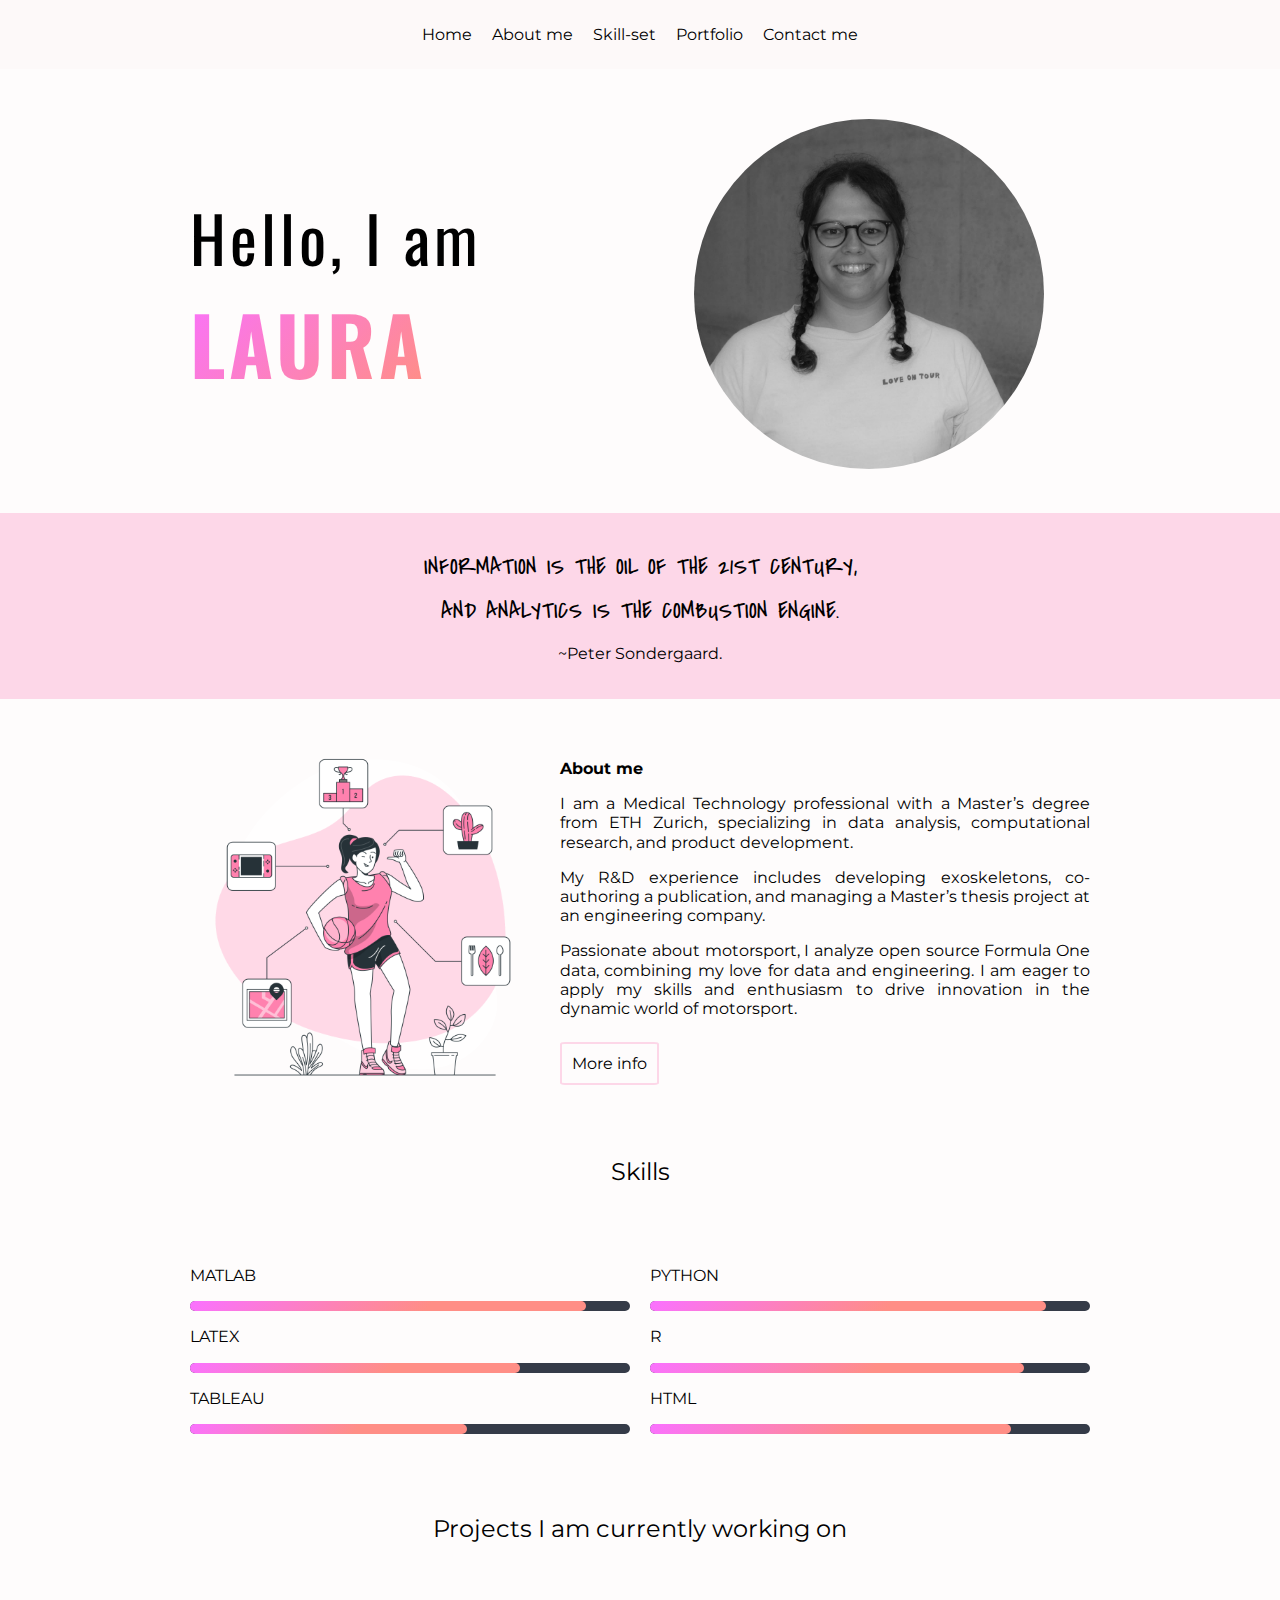
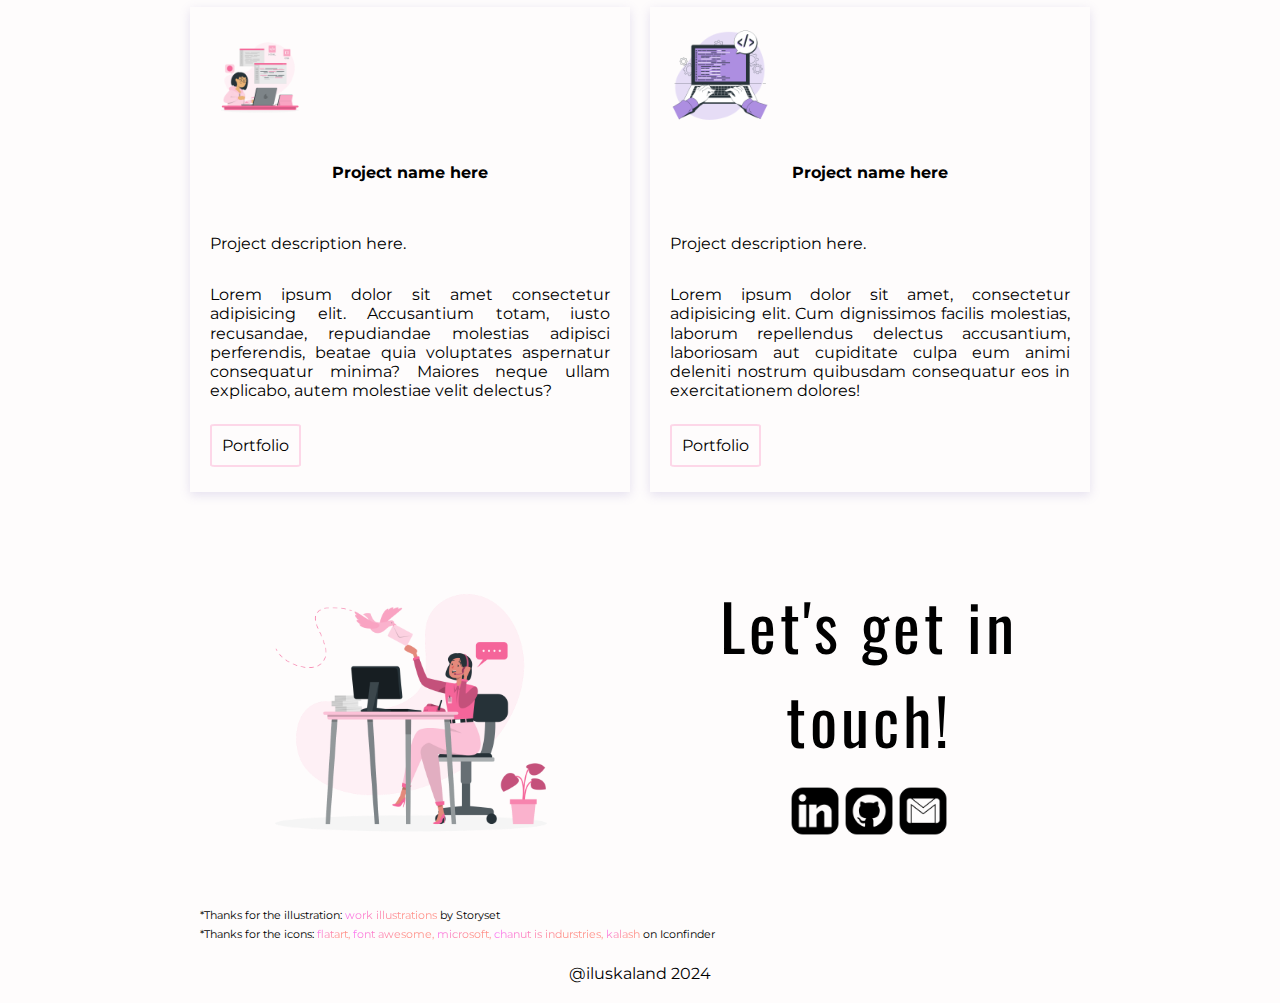
==== index.html @ 8bfd166b "Add files via upload" ====
<!DOCTYPE html>
<html lang="en">

<head>
    <meta charset="UTF-8">
    <meta name="viewport" content="width=device-width, initial-scale=1.0">
    <!-- Review this part and modify it to your liking -->
    <meta name="description" content="Sample text for portfolio template meta tag">
    <meta name="keywords" content="Sample text for portfolio template meta tag">
    <meta name="author" content="Sample text for portfolio template meta tag">
    <title>My portfolio website</title>
    <!-- Adding favicon for older and modern browsers,
        It is best to add favicon to the main folder, 
        I used an only ico converter for best result,
        Do not forget to clear you cache to see the changes -->
    <link rel="shortcut icon" type="image/x-icon" href="favicon.ico">
    <link rel="icon" type="image/x-icon" href="favicon.ico">
    <link rel="stylesheet" type="text/css" href="style.css">
    <!-- font for the quote -->
    <link rel="preconnect" href="https://fonts.googleapis.com">
    <link rel="preconnect" href="https://fonts.gstatic.com" crossorigin>
    <link href="https://fonts.googleapis.com/css2?family=Covered+By+Your+Grace&display=swap" rel="stylesheet">
    <!-- font for the body -->
    <link rel="preconnect" href="https://fonts.googleapis.com">
    <link rel="preconnect" href="https://fonts.gstatic.com" crossorigin>
    <link href="https://fonts.googleapis.com/css2?family=Montserrat:wght@200&display=swap" rel="stylesheet">
    <link rel="preconnect" href="https://fonts.gstatic.com" crossorigin>
    <link href="https://fonts.googleapis.com/css2?family=Montserrat:wght@400&display=swap" rel="stylesheet">
    <!-- font for headings -->
    <link rel="preconnect" href="https://fonts.googleapis.com">
    <link rel="preconnect" href="https://fonts.gstatic.com" crossorigin>
    <link href="https://fonts.googleapis.com/css2?family=Oswald:wght@200&display=swap" rel="stylesheet">
    <link rel="preconnect" href="https://fonts.gstatic.com" crossorigin>
    <link href="https://fonts.googleapis.com/css2?family=Oswald:wght@400&display=swap" rel="stylesheet">
</head>

<body>
    <!-- navigation bar -->
    <nav class="sticky">
        <label for="drop" class="toggle" id="main-toggle">
            <span class="nav-icon"></span>
        </label>
        <input type="checkbox" id="drop">
        <ul class="main-nav">
            <li><a href="index.html">Home</a></li>
            <li><a href="about-me.html">About me</a></li>
            <li><a href="skill-set.html">Skill-set</a></li>
            <li><a href="portfolio.html">Portfolio</a></li>
            <li><a href="#contact-me">Contact me</a></li>
        </ul>
    </nav>
    <script src="script.js"></script> <!-- Link to your JavaScript file -->


    <!-- introduction -->
    <header class="grid-system-2 w-900 padding">
        <section class="align-center">
            <h1 class="medium-spacing">Hello, I am</h1>
            <h1 class="large">Laura</h1>
            <!---p class="justify">That large class above is only suitable for short names/nicknames. If you want to display
                your full name there, consider using the "medium-spacing" and "colorful-letter" classes instead, to
                maintain responsiveness.</p> -->
        </section>
        <section class="center align-center">
            <img class="header-img max-width max-height" src="assets/about-me-home.png" alt="profile-picture">
        </section>
    </header>


    <!-- quote -->
    <article class="baby-pink">
        <p class="quote uppercase"> Information is the oil of the 21st century,</p>
        <p class="quote uppercase"> and analytics is the combustion engine.</p>
        <p>~Peter Sondergaard.</p>
    </article>

    <!-- about me -->
    <!-- That about me png is something I've made for fun, it has a purple version too, feel free to use it or change it to anything else. -->
    <section class="wrapper">
        <section class="margin-auto">
            <img class="max-width max-height" src="assets/about-me.png" alt="about-me-logo">
        </section>
        <section class="justify align-center">
            <p class="bold">About me</p>
    <p>I am a Medical Technology professional with a Master’s degree from ETH Zurich, specializing in data analysis, computational research, and product development.</p>
    <p>My R&D experience includes developing exoskeletons, co-authoring a publication, and managing a Master’s thesis project at an engineering company.</p>
    <p>Passionate about motorsport, I analyze open source Formula One data, combining my love for data and engineering. I am eager to apply my skills and enthusiasm to drive innovation in the dynamic world of motorsport.</p>
    <p class="padding-top"><a href="about-me.html" class="button-outline">More info</a></p>

        </section>
    </section>

    <!-- skills -->
    <!-- use this to showcase your skills, if you make changes, do not forget to modify the css accordingly -->
    <section>
        <h3 class="main-title center padding">Skills</h3>
    </section>
    <section class="wrapper">
        <section class="column">
            <!--<p class="padding-bottom">Technical skills</p>-->
            <section class="skills">
                <ul class="no-bullet-list no-padding-list-item">
                    <li>
                        <p>MATLAB</p>
                        <span class="progress-bar"><span class="html"></span></span>
                    </li>
                    <li>
                        <p>LATEX</p>
                        <span class="progress-bar"><span class="css"></span></span>
                    </li>
                    <li>
                        <p>TABLEAU</p>
                        <span class="progress-bar"><span class="javascript"></span></span>
                    </li>
                    <!--
                    <li>
                        <p>R</p>
                        <span class="progress-bar"><span class="php"></span></span>
                    </li>
                    <li>
                        <p>Tableau</p>
                        <span class="progress-bar"><span class="php"></span></span>
                    </li> -->
                </ul>
            </section>
        </section>
        <section class="column">
            <!--<p class="padding-bottom">Professional skills</p>-->
            <section class="skills">
                <ul class="no-bullet-list no-padding-list-item">
                    <li>
                        <p>Python</p>
                        <span class="progress-bar"><span class="comm-adapt"></span></span>
                    </li>
                    <li>
                        <p>R</p>
                        <span class="progress-bar"><span class="team-player"></span></span>
                    </li>
                    <li>
                        <p>html</p>
                        <span class="progress-bar"><span class="problem-solving"></span></span>
                    </li>
                    <!--
                    <li>
                        <p>open-minded</p>
                        <span class="progress-bar"><span class="open-minded"></span></span>
                    </li>
                    -->
                </ul>
            </section>
        </section>
    </section>
    </section>

    <!-- Projects -->
    <!-- If you have more projects you are working on at the moment, or just want to show more, double the whole section below without the title and you are good to go -->
    <section>
        <h3 class="main-title center padding">Projects I am currently working on</h3>
    </section>
    <section class="wrapper">
        <section class="column card justify flex">
            <img class="box" src="assets/project1.png" alt="project1">
            <p class="padding bold center">Project name here</p>
            <p>Project description here.</p>
            <p>Lorem ipsum dolor sit amet consectetur adipisicing elit. Accusantium totam, iusto recusandae, repudiandae
                molestias adipisci perferendis, beatae quia voluptates aspernatur consequatur minima? Maiores neque
                ullam explicabo, autem molestiae velit delectus?</p>
            <p class="padding-top bottom"><a href="portfolio.html" class="button-outline">Portfolio</a></p>
        </section>
        <section class="column card justify flex">
            <img class="box" src="assets/project2.png" alt="project2">
            <p class="padding bold center">Project name here</p>
            <p>Project description here.</p>
            <p>Lorem ipsum dolor sit amet, consectetur adipisicing elit. Cum dignissimos facilis molestias, laborum
                repellendus delectus accusantium, laboriosam aut cupiditate culpa eum animi deleniti nostrum quibusdam
                consequatur eos in exercitationem dolores!</p>
            <p class="padding-top bottom"><a href="portfolio.html" class="button-outline">Portfolio</a></p>
        </section>

    </section>

    <!-- contact me -->
    <!-- Five logo can be in one row, and if it still not enough, you can create another row, buy doubleing the "box-contact" section -->
    <section id="contact-me" class="grid-system-2 w-900 padding">
        <section class="margin-auto">
            <img class="max-width max-height" src="assets/Contact-me-img.png" alt="contact-me-illustration">
        </section>
        <section class="margin-auto align-center">
            <h1 class="medium-spacing center">Let's get in touch!<span></span></h1>
            <section class="box-contact margin-auto padding-top">
                <span>
                    <a href="https://www.linkedin.com/" target="_blank"><img class="logo" src="assets/linkedin.png"
                            alt=""></a>
                </span>
                <span>
                    <a href="https://github.com/" target="_blank"><img class="logo" src="assets/github.png" alt=""></a>
                </span>
                <span>
                    <a href="mailto:xy@gmail.com" target="_blank"><img class="logo" src="assets/email.png" alt=""></a>
                </span>
            </section>
        </section>
    </section>

    <!-- special thanks -->
    <!-- Here you can see the free resources I've used for the logos and illustrations. Do not forget to give credit to the creators of the free stuffs use may use additionally -->
    <section>
        <p class="small thanks justify w-900 padding-left">*Thanks for the illustration:
            <a class="link colorful-letter" href="https://storyset.com/work" target="_blank">work illustrations</a> by
            Storyset

        </p>
        <p class="small thanks justify w-900 padding-left">*Thanks for the icons:
            <span><a class="link colorful-letter" href="https://www.iconfinder.com/Flatart" target="_blank">flatart,
                </a></span>
            <span><a class="link colorful-letter" href="https://www.iconfinder.com/font-awesome" target="_blank">font
                    awesome, </a></span>
            <span><a class="link colorful-letter" href="https://www.iconfinder.com/fluent-designsystem"
                    target="_blank">microsoft, </a></span>
            <span><a class="link colorful-letter" href="https://www.iconfinder.com/Chanut-is" target="_blank">chanut is
                    indurstries, </a></span>
            <span><a class="link colorful-letter" href="https://www.iconfinder.com/Kalashnyk" target="_blank">kalash
                </a></span>
            on Iconfinder
        </p>
    </section>

    <!-- footer -->
    <!-- waits for you to take over! -->
    <footer>@iluskaland 2024</footer>
</body>

</html>
---- style.css ----
/* BODY */
html{
    font-size: 100%;
    line-height: 1.2rem;
    /* text-size adjust is to maintain the text-size even when the users rotates their phone to landscape view */
    -webkit-text-size-adjust: 100%;
    /* Firefox supports only the android version and safari supports only the ios version at the moment according to MDN (2023)*/
    -moz-text-size-adjust: 100%;
    -ms-text-size-adjust: 100%;
}

body {
    background-color: rgba(253, 244, 244, 30%);
    font-family: 'Montserrat', Arial, sans-serif;
    margin: 0px;
}
/*-------------------------------------------*/

/* GENERAL */
/* Fonts */
.large{
    font-weight: normal;
    line-height: normal;
    font-family: 'Oswald', Arial, sans-serif;
    font-size: 5rem;
    letter-spacing: 4px;
    font-weight: bold;
    text-transform: uppercase;
    margin: 0px;  
    background-image: linear-gradient(135deg, rgb(250, 113, 283)0%, rgb(255, 142, 134)60%);
    background-clip: text;
    -webkit-background-clip: text;
    -webkit-text-fill-color: transparent;
    word-wrap: break-word;
}

.medium-spacing{
    font-weight: normal;
    line-height: normal;
    font-family: 'Oswald', Arial, sans-serif;
    font-size: 4rem;
    letter-spacing: 4px;
    margin: 0px;
}

.medium-spacing-halfsize{
    font-weight: normal;
    line-height: normal;
    font-family: 'Oswald', Arial, sans-serif;
    font-size: 2rem;
    letter-spacing: 4px;
    margin: 0px;
}

.main-title-large{
    font-weight: normal;
    line-height: normal;
    font-size: 3rem;
}

.main-title{
    font-weight: normal;
    line-height: normal;
    font-size: 1.5rem;
}

.small{
    font-weight: normal;
    font-size: 0.7rem;
}

.quote{
    font-family: 'Covered By Your Grace', cursive, sans-serif;
    font-size: 1.5em;
}

.uppercase{
    text-transform: uppercase;
}

.italic{
    font-style: italic;
}

.bold{
    font-weight: bold;
}

.colorful-letter{
    background-image: linear-gradient(135deg, rgb(250, 113, 283)0%, rgb(255, 142, 134)60%);
    background-clip: text;
    -webkit-background-clip: text;
    -webkit-text-fill-color: transparent;
}

/* Background colors */
.baby-pink{
    background-color: rgba(253, 129, 187, 0.3);
    margin: 20px auto;
    padding: 20px;
    text-align: center;
}

.baby-pink-light{
    background-color: rgba(243, 162, 200, 0.3);
    margin: 20px auto;
    padding: 20px;
    text-align: center;
}

/* Setting alignments and sizing */
/* for the flexbox */
.wrapper{
    max-width: 900px;
    margin: auto;
    padding: 20px;
    display: flex;
    gap: 20px 20px;
}

.column{
    flex: 50%;
}

.w-900{
    max-width: 900px;
    margin: auto;
}

/* for the grid system */
.grid-system-2{
    display: grid;
    grid-template-columns: repeat(2, 1fr);
    gap: 1rem;
}

.grid-system-4{
    display: grid;
    grid-template-columns: repeat(auto-fill, minmax(200px, 1fr));
    gap: 1rem;
}

.grid-system-rows{
    display: grid;
    grid-template-rows: repeat(4, 1fr); /* Creates 4 rows */
    grid-template-columns: 1fr; /* Creates 1 column */
    gap: 1rem; /* Adds space between rows */
}

/* other */
.max-width{
    max-width: 450px;
}

.max-height{
    max-height: 350px;
}

.align-center{
    align-self: center;
}

.justify-content{
    justify-content: right;
}

.justify{
    text-align: justify;
}

.center{
    text-align: center;
}

.padding{
    padding: 20px;
}

.padding-top{
    padding-top: 20px;
}

.padding-right{
    padding-right: 20px;
}

.padding-bottom{
    padding-bottom: 20px;
}

.padding-left{
    padding-left: 20px;
}

.margin-auto{
    margin: auto;
}

.margin-trbl10{
    margin: 10px;
}

/* for sticky bottom button */
.flex{
    display: flex;
    flex-direction: column;
}

.bottom{
    align-self: flex-start;
    margin-top: auto;
}

/* Miscellaneous */
.button{
    background-color: rgba(253, 129, 187, 0.3);
    padding: 10px;
    text-decoration: none;
    border-radius: 5%;
    color: black;
}

/* I only used button-outline on this project, but you may like the other one more */
.button-outline{
    border: 2px solid  rgba(253, 129, 187, 0.3);
    padding: 10px;
    text-decoration: none;
    border-radius: 5%;
    color: black;
}

.link{
    text-decoration: none;
}

/* I had to double this code, because of the :hover and :active on link above */
.link-no-scale{
    text-decoration: none;
}

.no-padding-list-item{
    padding-left: 0;
}

.padding-list-10{
    padding: 10px;
}

.no-bullet-list{
    list-style-type: none;
}

/* ---------------------------------- */

/* ANIMATIONS AND OTHER BEAUTIES */
.button-outline:hover, .button-outline:active{
    border: 2px solid  rgba(253, 129, 187, 0.3);
    background-color: rgba(253, 129, 187, 0.6);
    padding: 10px;
    text-decoration: none;
    border-radius: 5%;
    color: rgb(255, 255, 255);
    transition: background-color 1s ease, color 1s ease;
}

.link:hover, .link:active{
    font-size: 1.2rem;
    transform: scale(1.5);
    transition: 1s ease-in-out;
    /* second solution: */
    /* font-size: 1.2rem; 
    transition: font-size 2s ease-in-out;  */
}

.progress-bar:hover, .progress-bar:active {
    box-shadow: 5px 5px 5px #cdadcd;
    transition: box-shadow 1s ease;
}

/* ---------------------------------- */

/* NAV */
nav {
    margin-bottom: 30px;
}

.main-nav{
    background-color: rgb(253, 249, 249);
    display: flex;
    list-style-type: none;
    justify-content: center;
    padding: 20px;
    margin: 0px;
}

.main-nav li {
    padding: 5px 10px;
}

.main-nav li a {
    color: #000000;
    text-decoration: none;
}

.main-nav li a:hover {
    color: rgb(254, 175, 210);
    text-decoration: none;
    font-weight: bold;
}

.sticky {
    position: -webkit-sticky; /* for Safari */
    position: sticky;
    top: 0;
    align-self: flex-start; /* <-- this is the fix */
}

/* Nav-icon */
.toggle, #drop{
    display: none;
}

#main-toggle{
    border: 1px solid #df36854d;
    float: right;
    padding: 20px;
    /* position: relative; */
    user-select: none;
}

.nav-icon{
    background-color: #df36854d;
    display: block;
    height: 3px;
    width: 10px;
    position: relative;
}

.nav-icon::before,
.nav-icon::after{
    background-color: #df36854d;
    content: "";
    display: block;
    height: 100%;
    width: 100%;
    position: absolute;
}

.nav-icon::before{
    top: 5px;
}

.nav-icon::after{
    top: -5px;
}
/* ---------------------------------- */

/* FOOTER */
footer{
    color: #000000;
    text-align: center;
    padding: 20px 0px;
}
/* ---------------------------------- */

/* INTRODUCTION */
.header-img{
    border-radius: 70%;
}
/* ---------------------------------- */

/* ARTICLE */
/* Everything here is made with general classes. Find them in the GENERAL section */
/* ---------------------------------- */

/* ABOUT ME */
/* Everything here is made with general classes. Find them in the GENERAL section */
/* ---------------------------------- */

/* SKILLS */
.skills {
    list-style: none;
    text-transform: uppercase;
}

.progress-bar {
    background-color: #353b48;
    display: block;
    height: 10px;
    border-radius: 20px;
}

.progress-bar span {
    height: 10px;
    float: left;
    background: linear-gradient(135deg, rgb(250, 113, 283)0%, rgb(255, 142, 134)60%);
    border-radius: 20px;
    -webkit-background: linear-gradient(135deg, rgb(250, 113, 283) 0%, rgb(255, 142, 134) 60%);
    -webkit-border-radius: 20px;
}

.html {
    width: 90%;
    animation: html 3s;
}

.css {
    width: 75%;
    animation: css 3s;
}

.javascript {
    width: 63%;
    animation: javascript 3s;
}

.php {
    width: 54%;
    animation: php 3s;
}

.comm-adapt {
    width: 90%;
    animation: comm-adapt 3s;
}

.team-player {
    width: 85%;
    animation: team-player 3s;
}

.problem-solving {
    width: 82%;
    animation: problem-solving 3s;
}

.open-minded {
    width: 75%;
    animation: open-minded 3s;
}

@keyframes html {
    0% {
        width: 0%;
    }
    100% {
        width: 90%;
    }
}

@keyframes css {
    0% {
        width: 0%;
    }
    100% {
        width: 75%;
    }
}

@keyframes javascript {
    0% {
        width: 0%;
    }
    100% {
        width: 63%;
    }
}

@keyframes php {
    0% {
        width: 0%;
    }
    100% {
        width: 54%;
    }
}

@keyframes comm-adapt {
    0% {
        width: 0%;
    }
    100% {
        width: 90%;
    }
}

@keyframes team-player {
    0% {
        width: 0%;
    }
    100% {
        width: 85%;
    }
}

@keyframes problem-solving {
    0% {
        width: 0%;
    }
    100% {
        width: 82%;
    }
}

@keyframes open-minded {
    0% {
        width: 0%;
    }
    100% {
        width: 75%;
    }
}
/* ---------------------------------- */

/* PROJECTS */
/* I also used these card settings on other sub-pages */
.card{
    box-shadow: 0 3px 10px rgb(127 110 187 / 0.2); 
    padding: 20px;
}

.box{
    display: block;
    width: 100px;
}
/* ---------------------------------- */

/* CONTACT ME */
.box-contact{
    display: block;
    width: 100%; 
    text-align: center;
}

.logo{
    width: 50px;
}
/* ---------------------------------- */

/* SPECIAL THANKS */
/* Everything here is made with general classes. Find them in the GENERAL section */
/* ---------------------------------- */

/* RESPONSIVENESS */
/* Had to pay attention for that wondow.innerWidth when calculated max-width */
@media screen and (max-width: 867px){
    body{
        font-size: 90%;
    }

    .grid-system-2{
        grid-template-columns: 1fr;
    }

    .large{
        font-size: 4rem;
    }

    .medium-spacing{
        font-size: 2.5rem;
    }

    .main-title-large{
        font-size: 2rem;
        text-align: center;  
        margin: 0;
    }

    .main-title{
        text-align: center;
        margin: 0;
    }

    .small{
        font-size: 0.6rem;
    }

    .max-width{
        max-width: 300px
    }

    .max-height{
        max-height: 250px;
    }

    .padding-top{
        padding-top: 10px;
    }
    
    .padding-right{
        padding-right: 10px;
    }

    .padding-bottom{
        padding-bottom: 10px;
    }
    
    .padding-left{
        padding-left: 10px;
    }

    .logo{
        width: 40px;
    }
}
/* Images */
.round-image {
    width: max-width;  /* Set the width you want */
    height:max-width; /* Set the height you want */
    border-radius: 100%; /* This makes the image round */
    object-fit: cover;  /* Ensures the image covers the area without distortion */
}
/* wrapper on home page looks better with this @media */
@media screen and (max-width: 750px){
    .wrapper{
        flex-direction: column;
        gap: 20px 0px;
    }

    .column{
        flex: 100%;
    }

    .box{
        margin: auto;
    }

    .thanks{
        text-align: center;
    }
}

/* media query for hamburger menu with dropdown */
@media screen and (max-width: 510px){
    .main-nav{
        display: none;
    }

    .toggle{
        display: block;
        background-color: #ffffff;
        border: 1px solid #fd81bb4d;
    }
    
    .toggle:hover{
        background-color: #f0e7e7;
    }
    
    #drop:checked+.main-nav{
        display: block;
    }

    nav{
        padding-bottom: 25px;
    }

    .max-width{
        max-width: 100%;
    }
}

/* media query for smaller screens */
/* smaller fonts were my way to go */
@media screen and (max-width: 377px){
    body{
        line-height: 1.5rem;
    }

    .large{
        font-size: 3rem;
    }

    .medium-spacing{
        font-size: 1.5rem;
    }

    .medium-spacing-halfsize{
        font-size: 1.5rem;
    }

    .main-title{
        font-size: 1rem;
    }

    .main-title-large{
        font-size: 1.5rem;
    }
}

/* DARK THEME */
@media (prefers-color-scheme: dark) {
    body {
        background-color: rgba(45, 45, 45, 1);
        color: white;
    }

    .baby-pink {
        background-color: rgb(243, 162, 200);
    }

    .baby-pink-light {
        background-color: rgba(45, 45, 45, 1);
        border: 2px solid rgb(243, 162, 200);
    }

    .main-nav {
        background-color: rgba(45, 45, 45, 1);
    }

    .main-nav li a {
        color: white;
    }

    .main-nav li a:hover {
        color: rgb(254, 175, 210);
    }

    #main-toggle{
        border: 1px solid rgba(255, 255, 255, 0.6);
        background-color: rgba(45, 45, 45, 1);
    }
    
    .nav-icon{
        background-color: rgba(255, 255, 255, 0.6);
    }
    
    .nav-icon::before,
    .nav-icon::after{
        background-color: rgba(255, 255, 255, 0.6);
    }

    .button-outline{
        border: 2px solid rgb(254, 175, 210);
        color: white;
    }

    .button-outline:hover, .button-outline:active{
        border: 2px solid rgb(254, 175, 210);
        background-color: rgb(254, 175, 210);
    }

    .card{
        box-shadow: 0 0px 0px; 
        border: 2px solid rgb(254, 175, 210);
    }

    .logo{
        background-color: white;
        padding: 2px;
        border-radius: 4px;
    }

    .hobbies{
        background-color: white;
        border-radius: 100%;
        padding: 10px;
    }

    footer{
        color: white;
    }

    @media screen and (max-width: 929px) {
        .baby-pink-light {
            margin-left: 10px;
            margin-right: 10px;
        }
    }
}
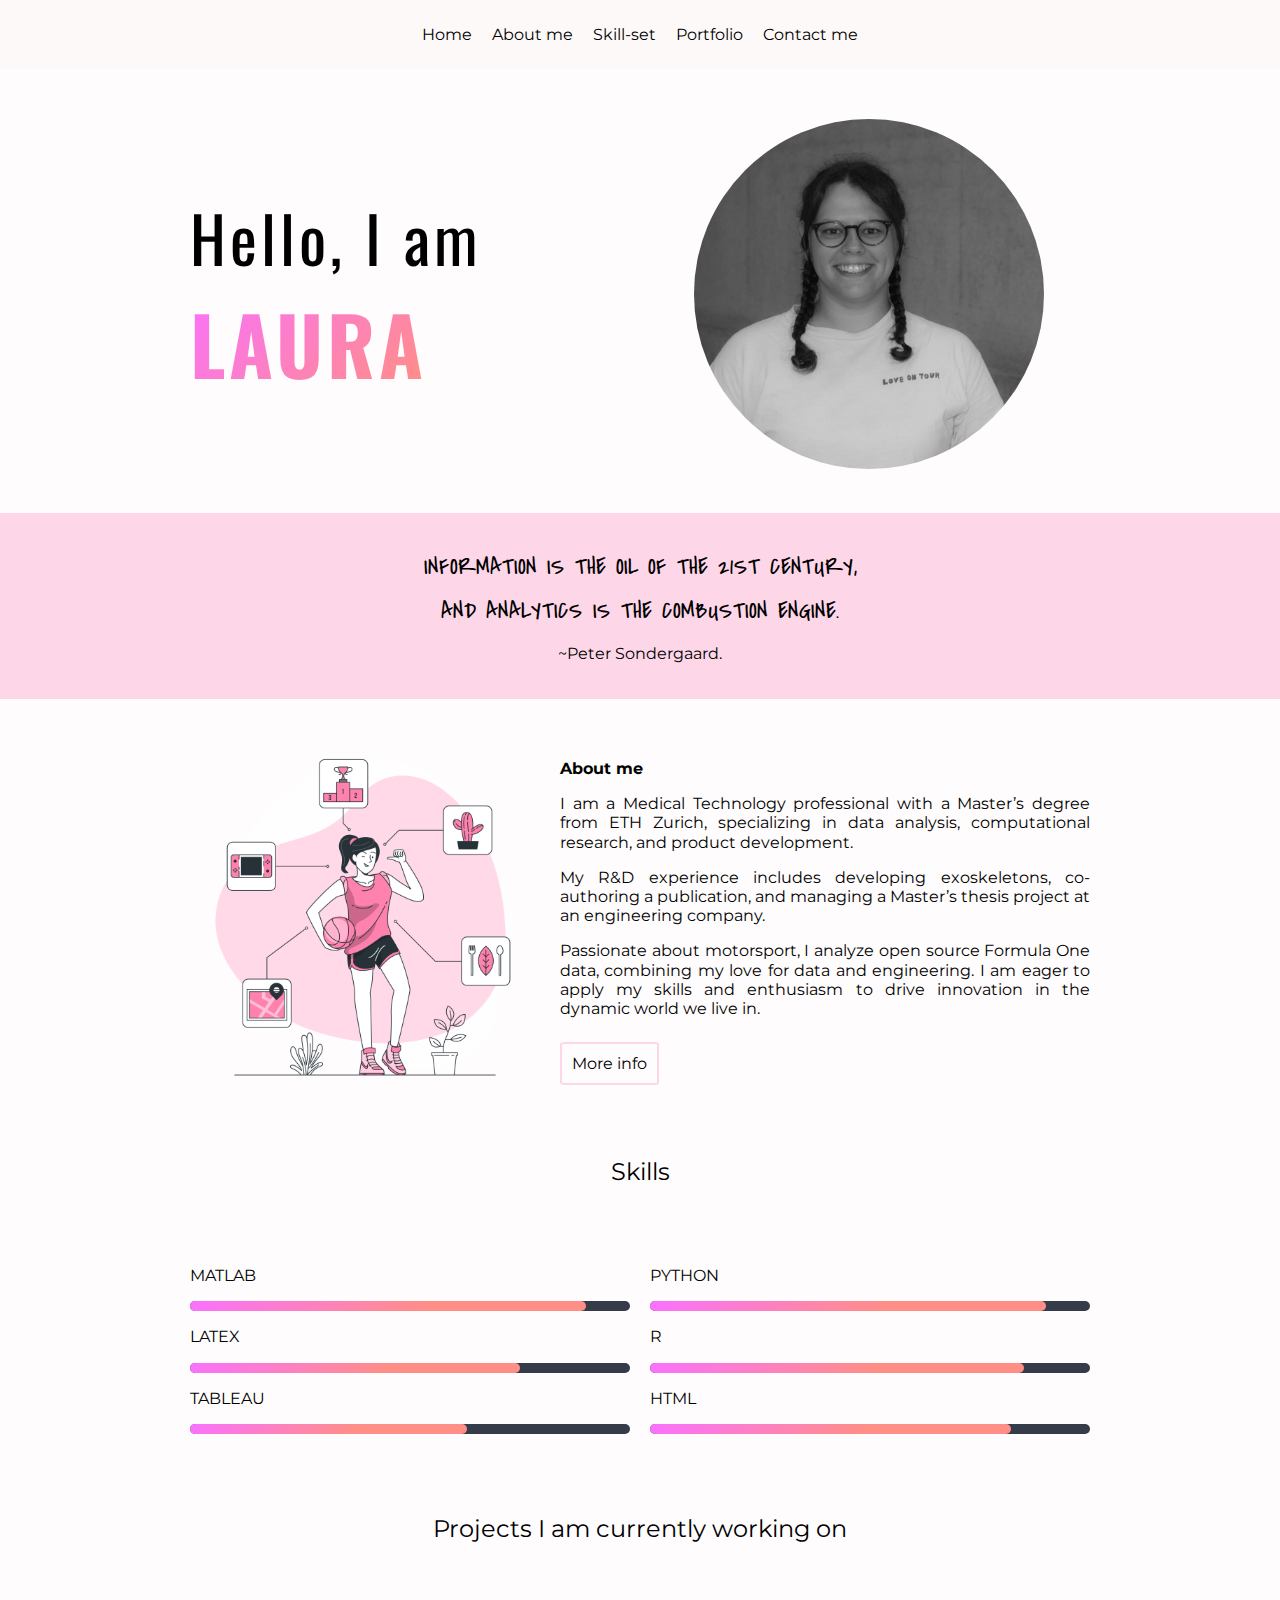
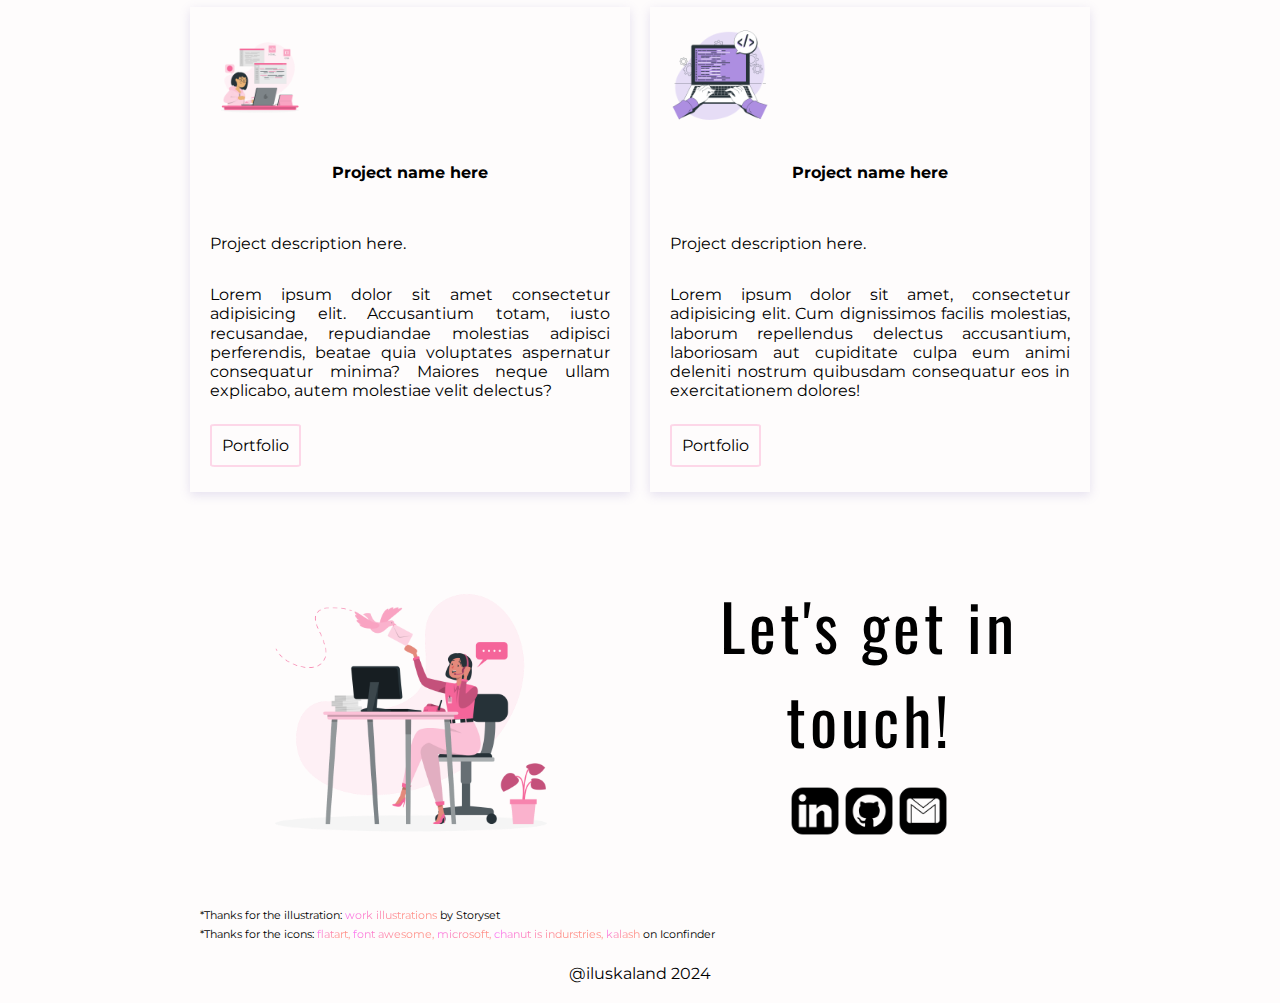
==== commit 91355850: "Update index.html" ====
--- a/index.html
+++ b/index.html
@@ -84,7 +84,7 @@
             <p class="bold">About me</p>
     <p>I am a Medical Technology professional with a Master’s degree from ETH Zurich, specializing in data analysis, computational research, and product development.</p>
     <p>My R&D experience includes developing exoskeletons, co-authoring a publication, and managing a Master’s thesis project at an engineering company.</p>
-    <p>Passionate about motorsport, I analyze open source Formula One data, combining my love for data and engineering. I am eager to apply my skills and enthusiasm to drive innovation in the dynamic world of motorsport.</p>
+    <p>Passionate about motorsport, I analyze open source Formula One data, combining my love for data and engineering. I am eager to apply my skills and enthusiasm to drive innovation in the dynamic world we live in.</p>
     <p class="padding-top"><a href="about-me.html" class="button-outline">More info</a></p>
 
         </section>
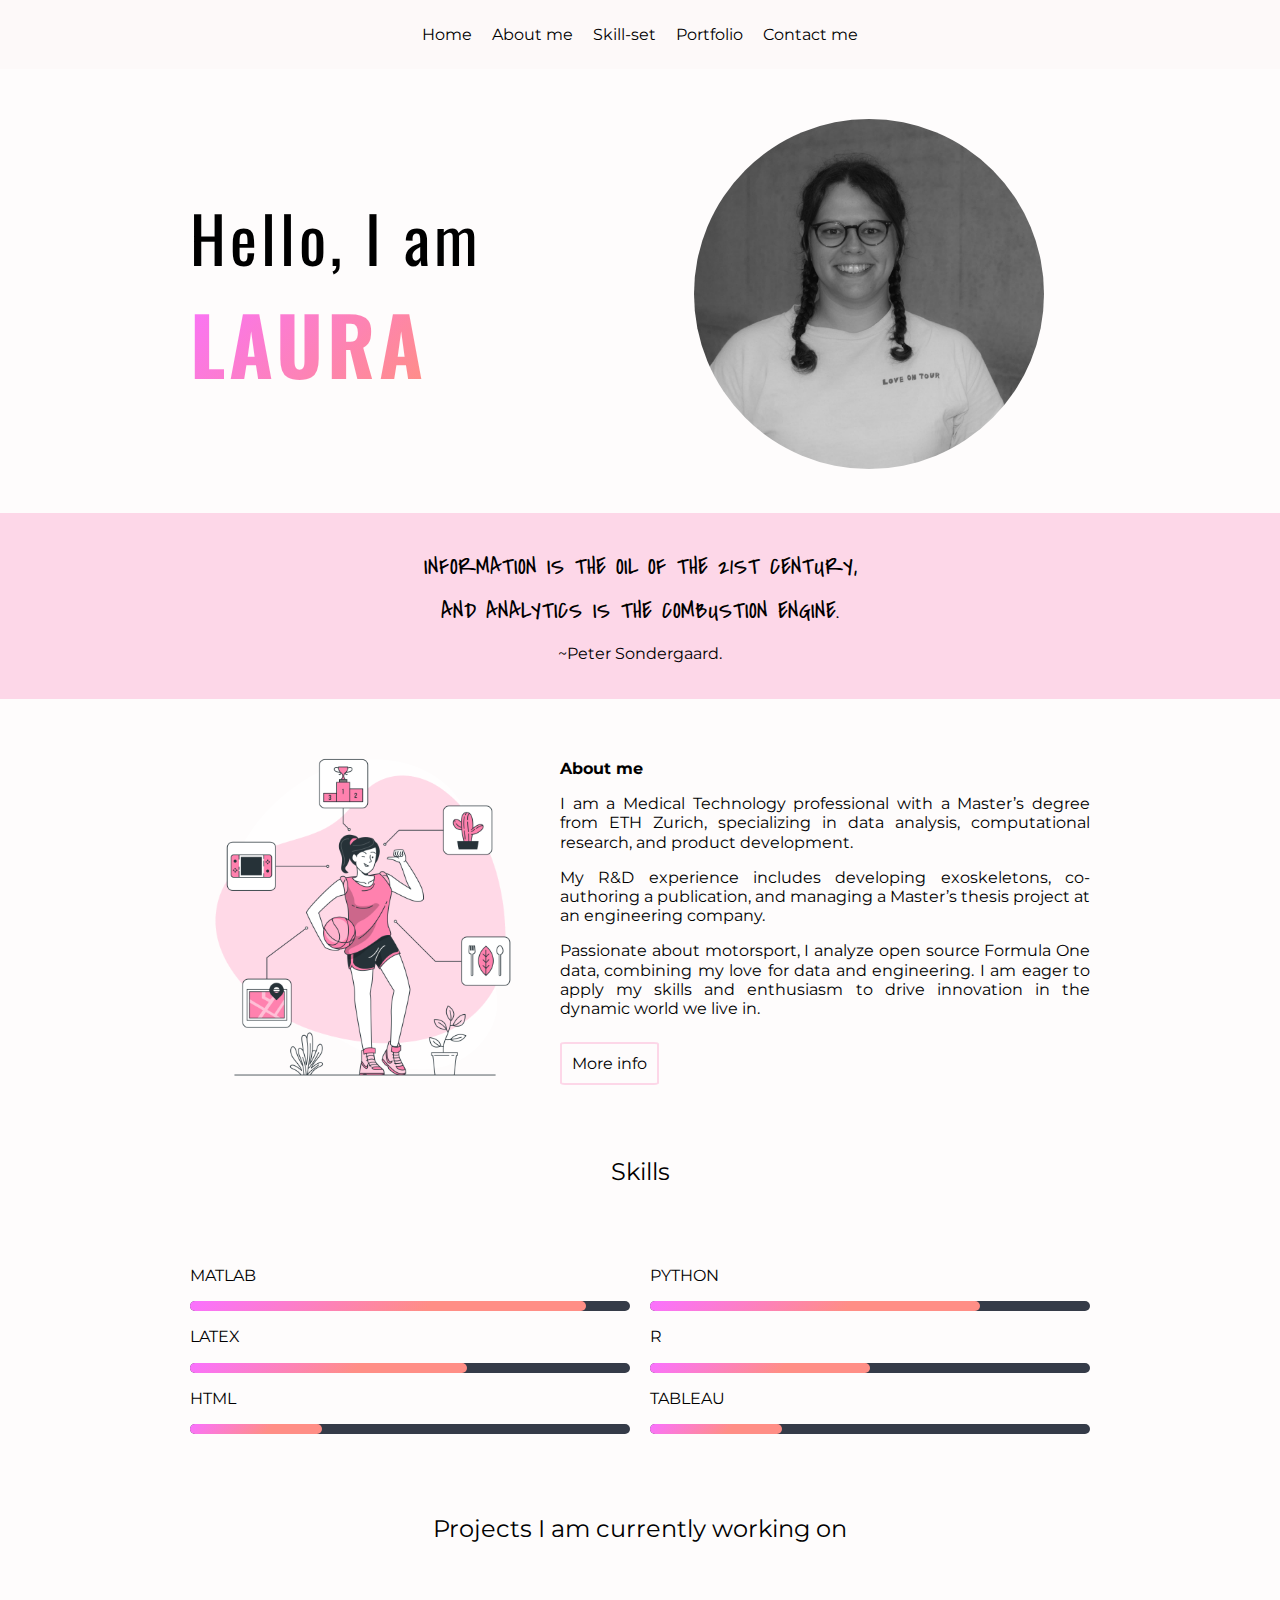
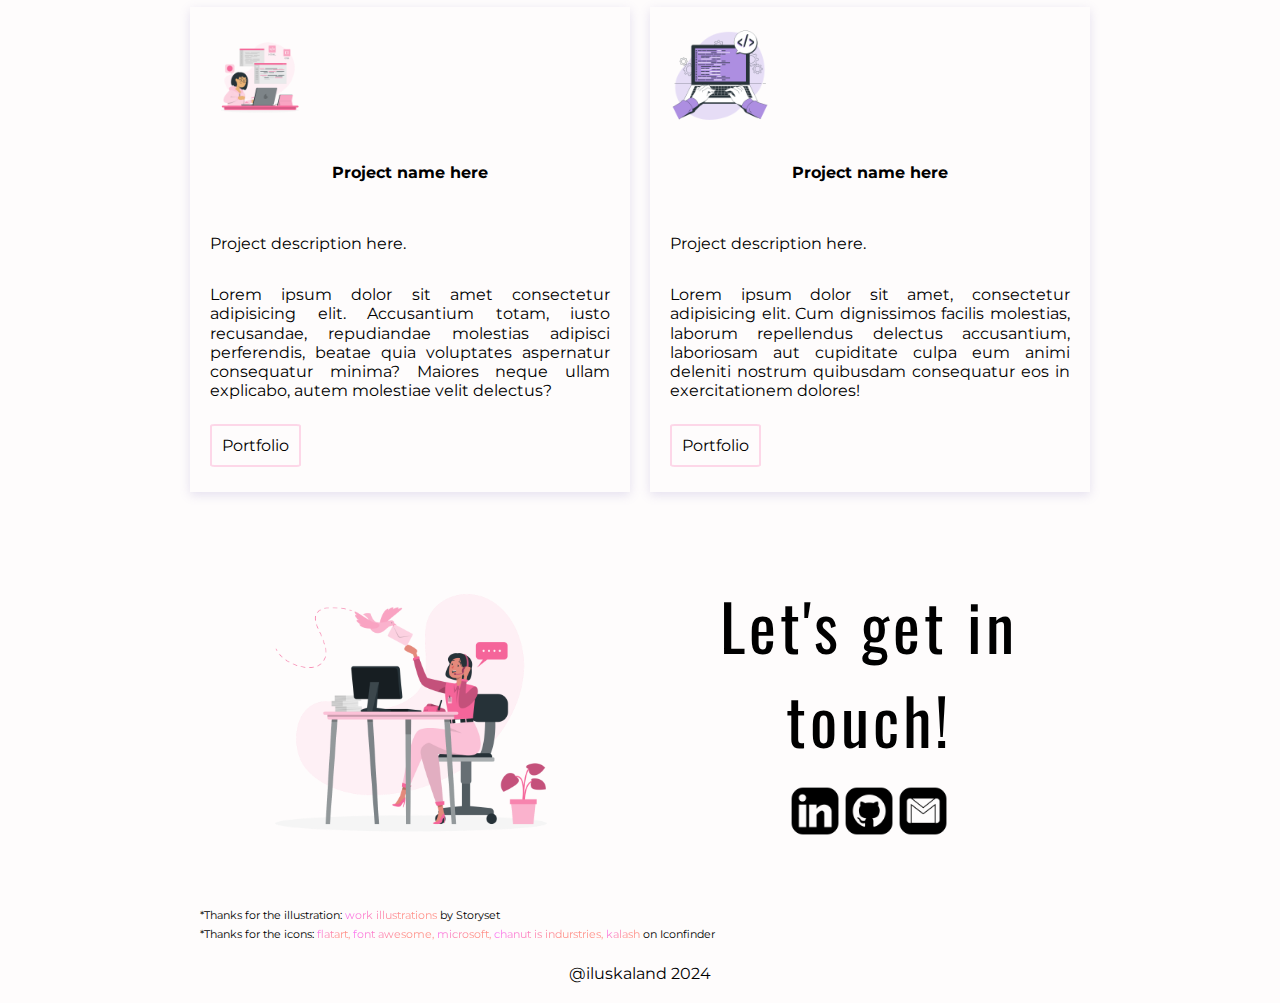
==== commit a25e3639: "Update index.html" ====
--- a/index.html
+++ b/index.html
@@ -102,15 +102,15 @@
                 <ul class="no-bullet-list no-padding-list-item">
                     <li>
                         <p>MATLAB</p>
+                        <span class="progress-bar"><span class="MATLAB"></span></span>
+                    </li>
+                    <li>
+                        <p>LATEX</p>
+                        <span class="progress-bar"><span class="LATEX"></span></span>
+                    </li>
+                    <li>
+                        <p>HTML</p>
                         <span class="progress-bar"><span class="html"></span></span>
-                    </li>
-                    <li>
-                        <p>LATEX</p>
-                        <span class="progress-bar"><span class="css"></span></span>
-                    </li>
-                    <li>
-                        <p>TABLEAU</p>
-                        <span class="progress-bar"><span class="javascript"></span></span>
                     </li>
                     <!--
                     <li>
@@ -130,15 +130,15 @@
                 <ul class="no-bullet-list no-padding-list-item">
                     <li>
                         <p>Python</p>
-                        <span class="progress-bar"><span class="comm-adapt"></span></span>
+                        <span class="progress-bar"><span class="Python"></span></span>
                     </li>
                     <li>
                         <p>R</p>
-                        <span class="progress-bar"><span class="team-player"></span></span>
-                    </li>
-                    <li>
-                        <p>html</p>
-                        <span class="progress-bar"><span class="problem-solving"></span></span>
+                        <span class="progress-bar"><span class="R"></span></span>
+                    </li>
+                    <li>
+                        <p>Tableau</p>
+                        <span class="progress-bar"><span class="Tableau"></span></span>
                     </li>
                     <!--
                     <li>
--- a/style.css
+++ b/style.css
@@ -399,33 +399,33 @@
     -webkit-border-radius: 20px;
 }
 
-.html {
+.MATLAB {
     width: 90%;
     animation: html 3s;
 }
 
-.css {
+.Python {
     width: 75%;
     animation: css 3s;
 }
 
-.javascript {
+.LATEX {
     width: 63%;
     animation: javascript 3s;
 }
 
-.php {
-    width: 54%;
+.R {
+    width: 50%;
     animation: php 3s;
 }
 
-.comm-adapt {
-    width: 90%;
+.Tableau {
+    width: 30%;
     animation: comm-adapt 3s;
 }
 
-.team-player {
-    width: 85%;
+.html {
+    width: 30%;
     animation: team-player 3s;
 }
 
